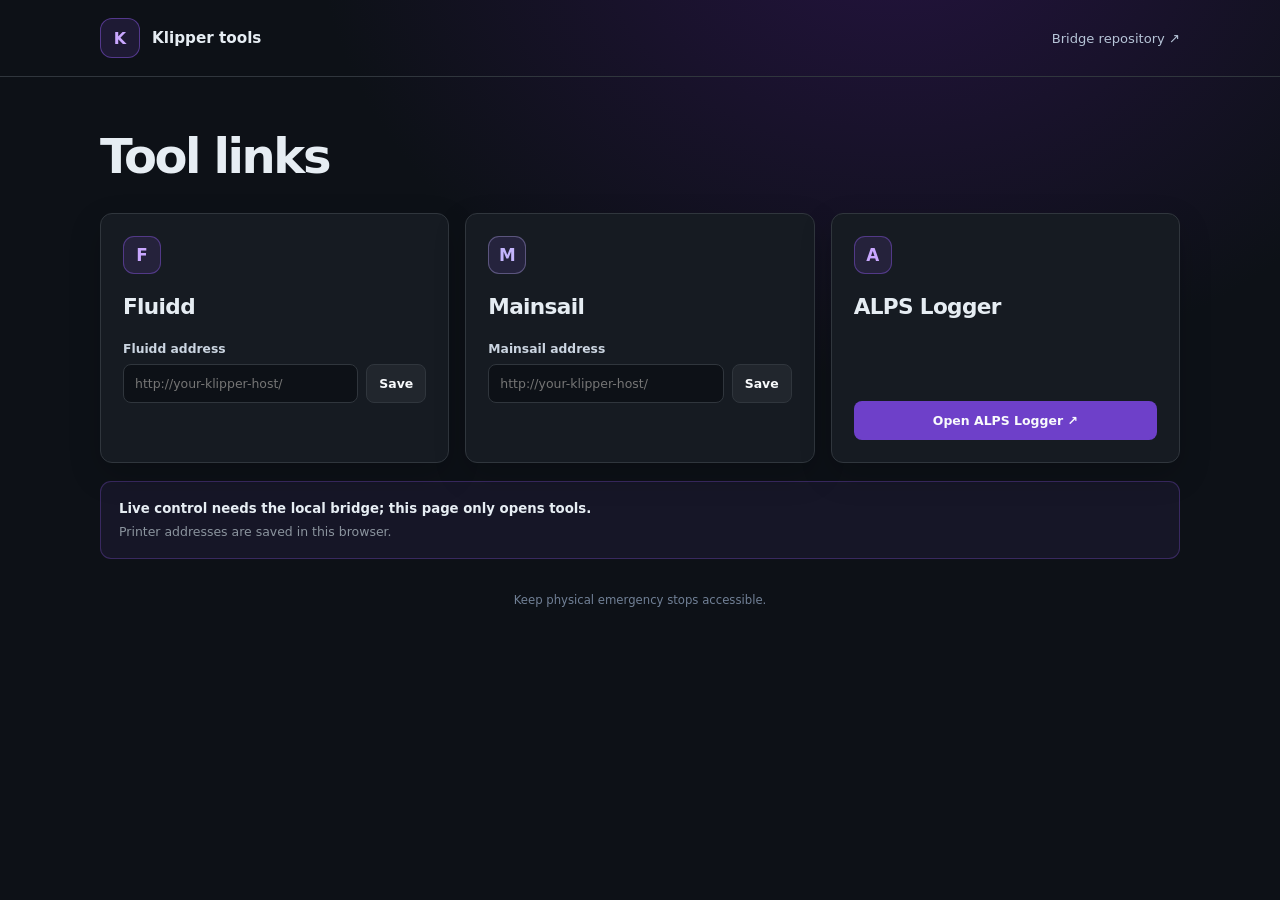
==== docs/index.html @ 0399c630 "Add unified Klipper and AxisForge dashboard Co-authored-by: Copilot App <223556219+Copilot@users.nor" ====
<!doctype html>
<html lang="en">
  <head>
    <meta charset="utf-8">
    <meta name="viewport" content="width=device-width, initial-scale=1">
    <meta name="theme-color" content="#0d1117">
    <title>Robot Fabrication Tools</title>
    <link rel="stylesheet" href="./style.css">
  </head>
  <body>
    <header>
      <a class="brand" href="./" aria-label="Robot Fabrication Tools home">
        <span class="brand-mark">K</span>
        <strong>Klipper tools</strong>
      </a>
      <a class="github-link" href="https://github.com/CrispyButtermilkChickenSalad/Klipper-ROS2-Bridge" target="_blank" rel="noopener noreferrer">Bridge repository ↗</a>
    </header>

    <main>
      <section class="intro">
        <h1>Tool links</h1>
      </section>

      <section class="tool-grid" aria-label="Available tools">
        <article class="tool-card printer-card">
          <div class="card-top">
            <span class="icon">F</span>
          </div>
          <h2>Fluidd</h2>
          <form data-printer="fluidd">
            <label for="fluidd-url">Fluidd address</label>
            <div class="url-row">
              <input id="fluidd-url" type="url" placeholder="http://your-klipper-host/" autocomplete="url" spellcheck="false">
              <button type="submit" class="button secondary">Save</button>
            </div>
            <p id="fluidd-message" class="message" aria-live="polite"></p>
            <a id="fluidd-open" class="button primary open-link" hidden target="_blank" rel="noopener noreferrer">Open Fluidd ↗</a>
          </form>
        </article>

        <article class="tool-card printer-card">
          <div class="card-top">
            <span class="icon mainsail-icon">M</span>
          </div>
          <h2>Mainsail</h2>
          <form data-printer="mainsail">
            <label for="mainsail-url">Mainsail address</label>
            <div class="url-row">
              <input id="mainsail-url" type="url" placeholder="http://your-klipper-host/" autocomplete="url" spellcheck="false">
              <button type="submit" class="button secondary">Save</button>
            </div>
            <p id="mainsail-message" class="message" aria-live="polite"></p>
            <a id="mainsail-open" class="button primary open-link" hidden target="_blank" rel="noopener noreferrer">Open Mainsail ↗</a>
          </form>
        </article>

        <article class="tool-card alps-card">
          <div class="card-top">
            <span class="icon alps-icon">A</span>
          </div>
          <h2>ALPS Logger</h2>
          <a class="button primary open-link alps-open" href="https://crispybuttermilkchickensalad.github.io/ALPS-logger/" target="_blank" rel="noopener noreferrer">Open ALPS Logger ↗</a>
        </article>
      </section>

      <aside class="boundary">
        <div>
        <strong>Live control needs the local bridge; this page only opens tools.</strong>
        <p>Printer addresses are saved in this browser.</p>
        </div>
      </aside>
    </main>

    <footer>Keep physical emergency stops accessible.</footer>
    <script src="./app.js" defer></script>
  </body>
</html>
---- docs/style.css ----
:root {
  color-scheme: dark;
  font-family: Inter, ui-sans-serif, system-ui, -apple-system, BlinkMacSystemFont, "Segoe UI", sans-serif;
  background: #0d1117;
  color: #e6edf3;
  font-synthesis: none;
  --panel: #161b22;
  --line: #30363d;
  --muted: #8b949e;
  --purple: #8957e5;
}

* { box-sizing: border-box; }
body { min-width: 320px; margin: 0; background: radial-gradient(ellipse at 70% -15%, #24133f 0, transparent 46%), #0d1117; }
header { display: flex; align-items: center; justify-content: space-between; gap: 16px; padding: 18px max(24px, calc((100vw - 1080px) / 2)); border-bottom: 1px solid var(--line); }
.brand { display: inline-flex; align-items: center; gap: 12px; color: inherit; text-decoration: none; }
.brand-mark { display: grid; width: 40px; height: 40px; place-items: center; border: 1px solid rgba(137, 87, 229, .5); border-radius: 12px; background: rgba(137, 87, 229, .14); color: #c9a7ff; font-weight: 850; }
.brand strong { font-size: .95rem; }
.github-link { color: #b6c4d7; font-size: .82rem; text-decoration: none; }
.github-link:hover { color: #c9a7ff; }
main { width: min(1080px, calc(100% - 40px)); margin: 54px auto 34px; }
.intro { max-width: 640px; margin-bottom: 32px; }
h1 { margin: 0; font-size: clamp(2rem, 5vw, 3rem); line-height: 1.05; letter-spacing: -.05em; }
.tool-grid { display: grid; grid-template-columns: repeat(3, 1fr); gap: 16px; }
.tool-card { display: flex; min-height: 240px; flex-direction: column; padding: 22px; border: 1px solid var(--line); border-radius: 12px; background: var(--panel); box-shadow: 0 12px 32px rgba(0, 0, 0, .18); }
.card-top { display: flex; align-items: center; justify-content: space-between; }
.icon { display: grid; width: 38px; height: 38px; place-items: center; border: 1px solid rgba(137, 87, 229, .45); border-radius: 11px; background: rgba(137, 87, 229, .13); color: #c9a7ff; font-size: 1.05rem; font-weight: 850; }
.mainsail-icon { color: #c4b5fd; border-color: rgba(196, 181, 253, .34); background: rgba(139, 92, 246, .13); }
.alps-icon { color: #c9a7ff; border-color: rgba(137, 87, 229, .45); background: rgba(137, 87, 229, .13); }
h2 { margin: 20px 0 8px; font-size: 1.35rem; letter-spacing: -.03em; }
.tool-card > p, form > p { color: var(--muted); font-size: .84rem; line-height: 1.55; }
form { display: flex; flex: 1; flex-direction: column; margin-top: 7px; }
label { margin: 8px 0; color: #cbd5e1; font-size: .77rem; font-weight: 700; }
.url-row { display: flex; gap: 8px; }
input { min-width: 0; flex: 1; padding: 10px 11px; border: 1px solid var(--line); border-radius: 8px; outline: none; background: #0d1117; color: #e6edf3; font: inherit; font-size: .78rem; }
input:focus { border-color: var(--purple); box-shadow: 0 0 0 3px rgba(137, 87, 229, .18); }
.button { display: inline-flex; min-height: 39px; align-items: center; justify-content: center; padding: 8px 12px; border: 1px solid transparent; border-radius: 8px; color: #f8fafc; font: inherit; font-size: .78rem; font-weight: 750; text-align: center; text-decoration: none; cursor: pointer; }
.button:hover { filter: brightness(1.13); }
.secondary { border-color: var(--line); background: #21262d; }
.primary { background: #6e40c9; }
.open-link { width: 100%; margin-top: auto; }
.open-link[hidden] { display: none; }
.message { min-height: 18px; margin: 7px 0 12px; color: var(--muted); font-size: .72rem; }
.message.error { color: #fda4af; }
.message.success { color: #86efac; }
.alps-open { margin-top: auto; }
.boundary { display: flex; gap: 13px; margin-top: 18px; padding: 16px 18px; border: 1px solid rgba(137, 87, 229, .3); border-radius: 11px; background: rgba(137, 87, 229, .08); }
.boundary strong { font-size: .83rem; }
.boundary p { margin: 5px 0 0; color: var(--muted); font-size: .78rem; line-height: 1.55; }
footer { padding: 0 20px 26px; color: #718096; text-align: center; font-size: .73rem; }
@media (max-width: 850px) { .tool-grid { grid-template-columns: 1fr 1fr; } .alps-card { grid-column: span 2; min-height: 280px; } }
@media (max-width: 580px) { header { padding: 15px 18px; } .github-link { font-size: .72rem; } main { width: calc(100% - 28px); margin-top: 36px; } .tool-grid { grid-template-columns: 1fr; } .alps-card { grid-column: auto; } .tool-card { min-height: 210px; } .boundary { padding: 14px; } }
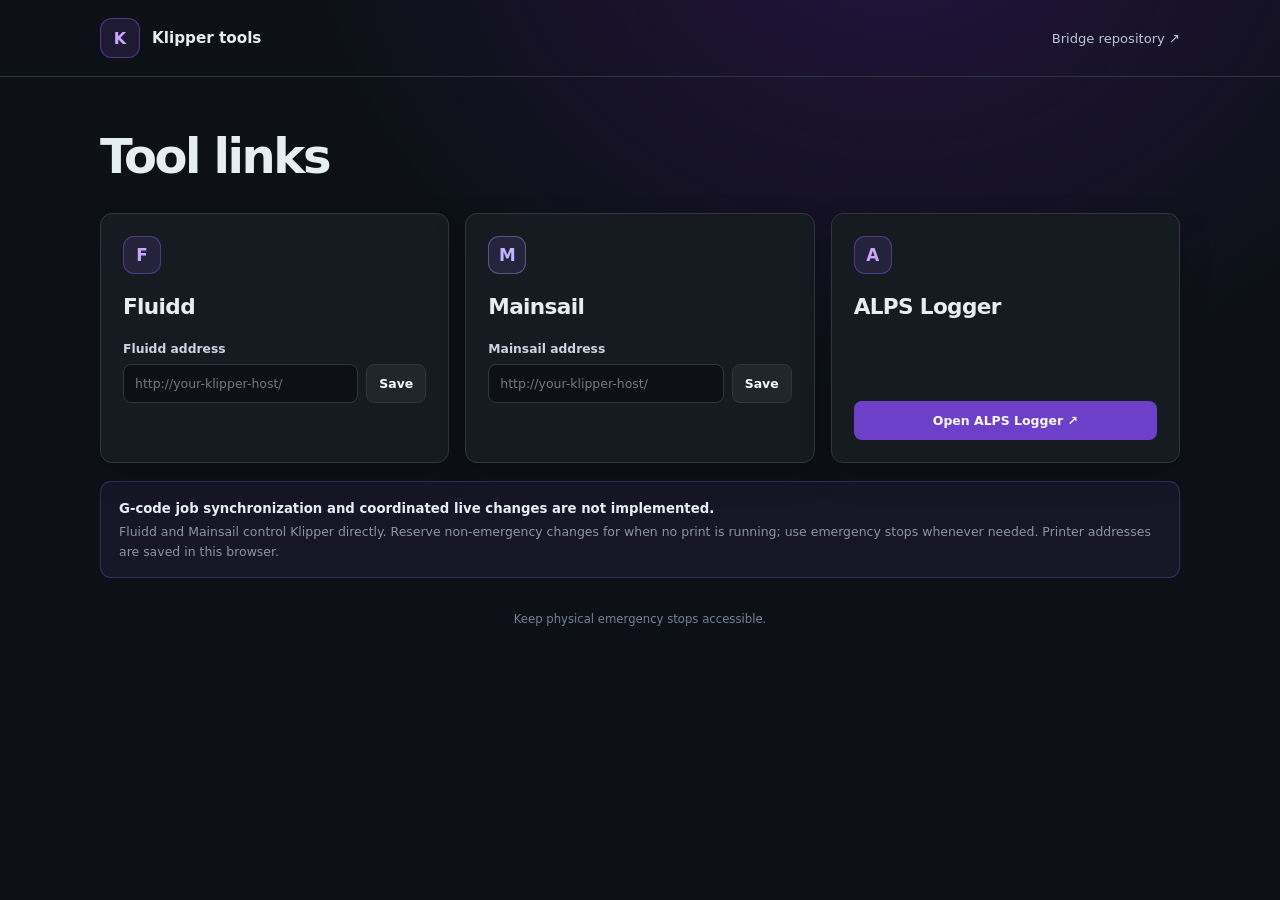
==== commit 5ac3c5c1: "Add read-only Klipper print telemetry Co-authored-by: Copilot App <223556219+Copilot@users.noreply.g" ====
--- a/docs/index.html
+++ b/docs/index.html
@@ -65,8 +65,8 @@
 
       <aside class="boundary">
         <div>
-        <strong>Live control needs the local bridge; this page only opens tools.</strong>
-        <p>Printer addresses are saved in this browser.</p>
+        <strong>G-code job synchronization and coordinated live changes are not implemented.</strong>
+        <p>Fluidd and Mainsail control Klipper directly. Reserve non-emergency changes for when no print is running; use emergency stops whenever needed. Printer addresses are saved in this browser.</p>
         </div>
       </aside>
     </main>
